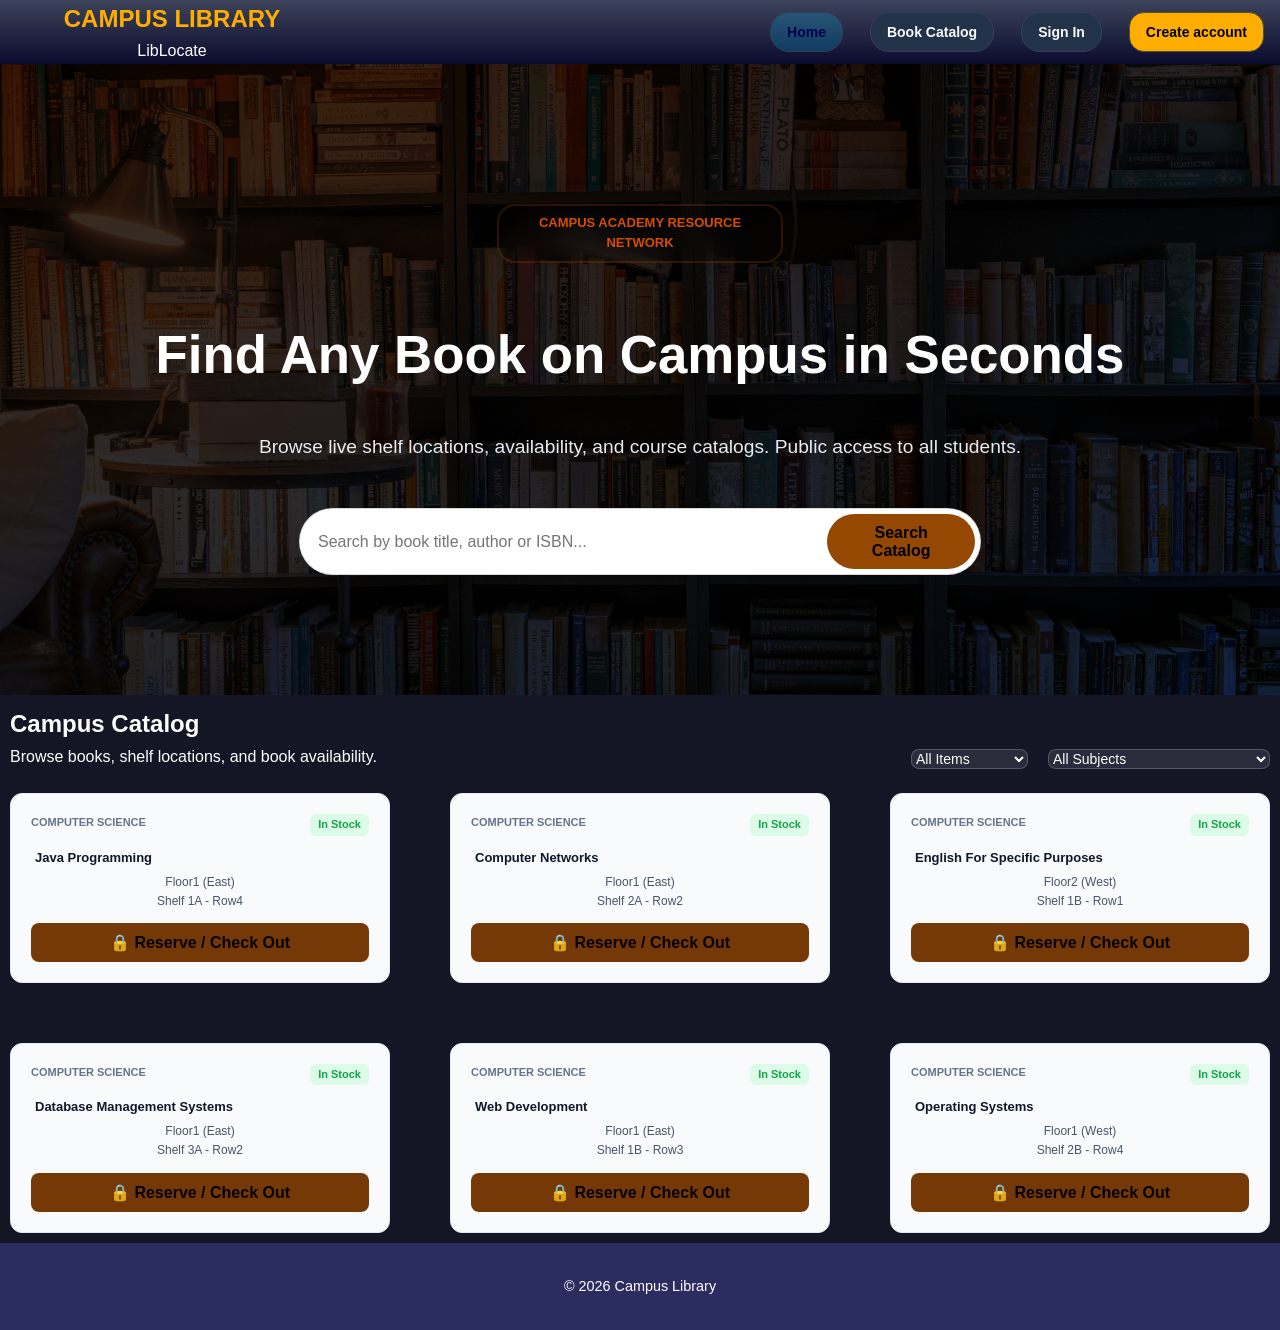
==== Project's html.html @ f4976a5d "First upload" ====
<!DOCTYPE html>
<html lang="en">
<head>
  <meta charset="UTF-8">
  <meta name="viewport" content="width=device-width, initial-scale=1.0">
  <title>Campus Library</title>
  <link rel="stylesheet" href="Projects'css.css">
</head>

<body>
  <!-- Header -->
  <header>
    <div class="Logo">
    <h1 >CAMPUS LIBRARY</h1>
    <p>LibLocate</p>
    </div>
    <nav>
      <div class="linkcons">
      <a href="#" class="nav-box active">Home</a>
      <a href="#catalog" class="nav-box">Book Catalog</a>
      <a href="#" class="nav-box">Sign In</a>
      <a href="#" class="nav-box1">Create account</a>
      </div>
    </nav>
  </header>
  
  <!-- Main Search -->
  <main>
    <section class="hero-section">
      <!-- Small Eyebrow Badge -->
      <span class="badge">CAMPUS ACADEMY RESOURCE NETWORK</span>

      <!-- Main Title -->
      <h1>Find Any Book on Campus in Seconds</h1>

      <!-- Subtitle explaining access -->
      <p>Browse live shelf locations, availability, and course catalogs. Public access to all students.</p>

      <!-- Search bar creation -->
      <div class="hero-search-box">
        <input type="text" placeholder="Search by book title, author or ISBN...">
        <a href="#catalog"><button>Search Catalog</button></a>
      </div>
    </section>

    <!-- Simple Book Catalog -->
    <section id="catalog" class="catalog-section">
      <!-- Header & Filter controls Bar -->
      <div class="catalog-header">
        <div>
          <h2>Campus Catalog</h2>
          <p>Browse books, shelf locations, and book availability.</p>
        </div>
        <div class="filters">
          <select name="type">
            <option value="all">All Items</option>
            <option value="lang">Languages</option>
            <option value="codn">Coding</option>
            <option value="web">Web Designing</option>
          </select>
          <select name="subject">
            <option value="all">All Subjects</option>
            <option value="cn">Computer Networks</option>
            <option value="js">Java Programming</option>
            <option value="esp">English For General Purposes</option>
            <option value="os">Operating Systems</option>
            <option value="dbms">Database Management Ststems</option>
            <option value="web">Web Development</option>
          </select>
        </div>
      </div>

      <div class="books-grid">
        <!--First book-->
        <div class="book-card">
          <div class="card-badge">
            <span class="category-badge">COMPUTER SCIENCE</span>
            <span class="stock-badge">In Stock</span>
          </div>
          <h3>Java Programming</h3>
          
          <div class="more-info">
            <p> Floor1 (East)</p>
            <p> Shelf 1A - Row4</p>
          </div>

          <button class="action-btn"> &#128274 Reserve / Check Out</button>
        </div>

        <div class="book-card">
          <div class="card-badge">
            <span class="category-badge">COMPUTER SCIENCE</span>
            <span class="stock-badge">In Stock</span>
          </div>
          <h3>Computer Networks</h3>
          
          <div class="more-info">
            <p> Floor1 (East)</p>
            <p> Shelf 2A - Row2</p>
          </div>

          <button class="action-btn"> &#128274 Reserve / Check Out</button>
        </div>

        <div class="book-card">
          <div class="card-badge">
            <span class="category-badge">COMPUTER SCIENCE</span>
            <span class="stock-badge">In Stock</span>
          </div>
          <h3>English For Specific Purposes</h3>
          
          <div class="more-info">
            <p> Floor2 (West)</p>
            <p> Shelf 1B - Row1</p>
          </div>

          <button class="action-btn"> &#128274 Reserve / Check Out</button>
        </div>

        <div class="book-card">
          <div class="card-badge">
            <span class="category-badge">COMPUTER SCIENCE</span>
            <span class="stock-badge">In Stock</span>
          </div>
          <h3>Database Management Systems</h3>
          
          <div class="more-info">
            <p> Floor1 (East)</p>
            <p> Shelf 3A - Row2</p>
          </div>

          <button class="action-btn"> &#128274 Reserve / Check Out</button>
        </div>

        <div class="book-card">
          <div class="card-badge">
            <span class="category-badge">COMPUTER SCIENCE</span>
            <span class="stock-badge">In Stock</span>
          </div>
          <h3>Web Development</h3>
          
          <div class="more-info">
            <p> Floor1 (East)</p>
            <p> Shelf 1B - Row3</p>
          </div>

          <button class="action-btn"> &#128274 Reserve / Check Out</button>
        </div>

        <div class="book-card">
          <div class="card-badge">
            <span class="category-badge">COMPUTER SCIENCE</span>
            <span class="stock-badge">In Stock</span>
          </div>
          <h3>Operating Systems</h3>
          
          <div class="more-info">
            <p> Floor1 (West)</p>
            <p> Shelf 2B - Row4</p>
          </div>

          <button class="action-btn"> &#128274 Reserve / Check Out</button>
        </div>
      </div>
    </section>
  </main>


  <!-- Footer -->
  <footer>
    <p>&copy; 2026 Campus Library</p>
  </footer>

  <!-- Connect JavaScript -->
  <script src="Project's javasc.js"></script>
</body>
</html>
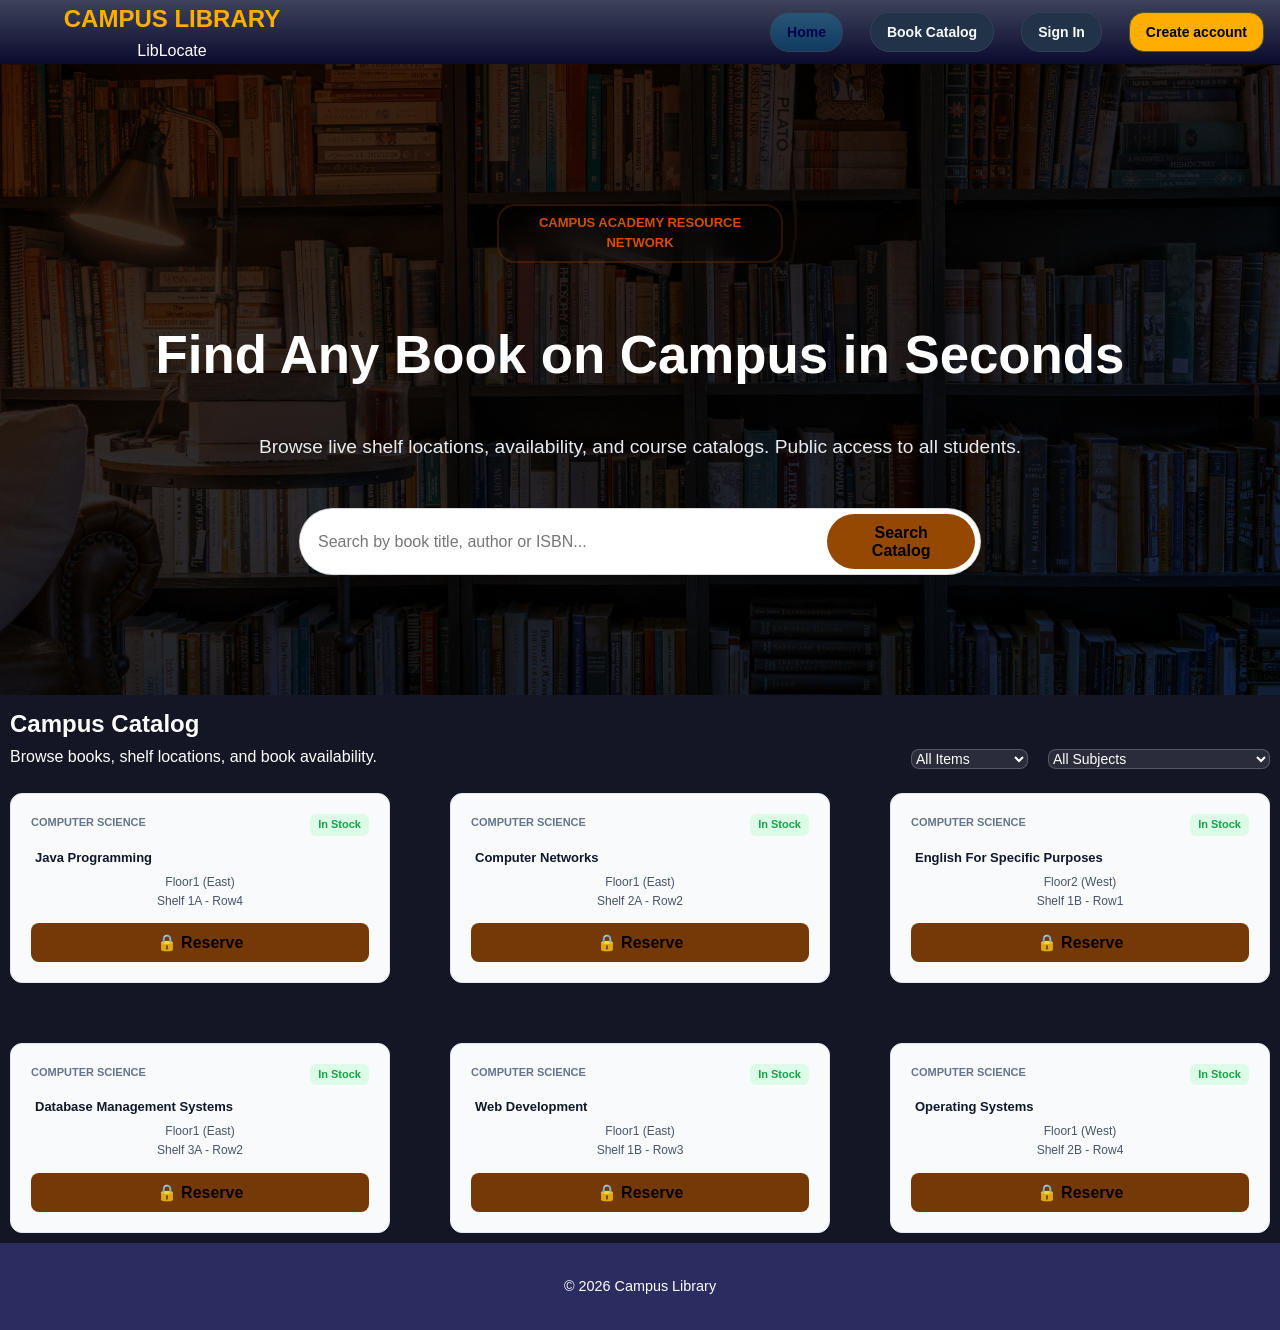
==== commit abcfb77a: "Updated version" ====
--- a/Project's html.html
+++ b/Project's html.html
@@ -16,10 +16,12 @@
     </div>
     <nav>
       <div class="linkcons">
-      <a href="#" class="nav-box active">Home</a>
-      <a href="#catalog" class="nav-box">Book Catalog</a>
-      <a href="#" class="nav-box">Sign In</a>
-      <a href="#" class="nav-box1">Create account</a>
+        <a href="#" class="nav-box active">Home</a>
+        <a href="#catalog" class="nav-box">Book Catalog</a>
+        <a href="#" id="signInBtn" class="nav-box" onclick="openBox(); setTab('login');">Sign In</a>
+        <a href="#" id="createAccountBtn" class="nav-box1" onclick="openBox(); setTab('signup');">Create account</a>
+
+        <a href="#" id="userGreeting" class="nav-box1" style="display: none;" onclick="handleLogout(event)"></a>
       </div>
     </nav>
   </header>
@@ -38,8 +40,8 @@
 
       <!-- Search bar creation -->
       <div class="hero-search-box">
-        <input type="text" placeholder="Search by book title, author or ISBN...">
-        <a href="#catalog"><button>Search Catalog</button></a>
+        <input type="text" id="searchInput" placeholder="Search by book title, author or ISBN..." onkeyup="searchBooks()">
+        <a href="#catalog"><button onclick="searchBooks()">Search Catalog</button></a>
       </div>
     </section>
 
@@ -84,7 +86,7 @@
             <p> Shelf 1A - Row4</p>
           </div>
 
-          <button class="action-btn"> &#128274 Reserve / Check Out</button>
+          <button class="action-btn" onclick="handleReserveClick(this);"> &#128274 Reserve</button>
         </div>
 
         <div class="book-card">
@@ -99,7 +101,7 @@
             <p> Shelf 2A - Row2</p>
           </div>
 
-          <button class="action-btn"> &#128274 Reserve / Check Out</button>
+          <button class="action-btn" onclick="handleReserveClick(this);"> &#128274 Reserve</button>
         </div>
 
         <div class="book-card">
@@ -114,7 +116,7 @@
             <p> Shelf 1B - Row1</p>
           </div>
 
-          <button class="action-btn"> &#128274 Reserve / Check Out</button>
+          <button class="action-btn" onclick="handleReserveClick(this);"> &#128274 Reserve</button>
         </div>
 
         <div class="book-card">
@@ -129,7 +131,7 @@
             <p> Shelf 3A - Row2</p>
           </div>
 
-          <button class="action-btn"> &#128274 Reserve / Check Out</button>
+          <button class="action-btn" onclick="handleReserveClick(this);"> &#128274 Reserve</button>
         </div>
 
         <div class="book-card">
@@ -144,7 +146,7 @@
             <p> Shelf 1B - Row3</p>
           </div>
 
-          <button class="action-btn"> &#128274 Reserve / Check Out</button>
+          <button class="action-btn" onclick="handleReserveClick(this);"> &#128274 Reserve</button>
         </div>
 
         <div class="book-card">
@@ -159,12 +161,49 @@
             <p> Shelf 2B - Row4</p>
           </div>
 
-          <button class="action-btn"> &#128274 Reserve / Check Out</button>
-        </div>
-      </div>
+          <button class="action-btn" onclick="handleReserveClick(this);"> &#128274 Reserve</button>
+        </div>
+      </div>
+      <p id="noMatch" style="display: none;text-align: center;">No matching books found</p>
     </section>
   </main>
 
+  <!-- AUTHENTICATION POPUP MODAL -->
+  <div  id="popBox" class="pop-bg">
+    <div class="pop-card">
+      <button class="pop-close" onclick="closeBox()">&times;</button>
+
+      <div class="pop-icon"> &#128274;</div>
+      <h2 id="popTitle">Student Account Required</h2>
+      <p id="popText">Create a student account to reserve books.</p>
+
+      <!-- TAB SWITCHING BUTTONS -->
+      <div class="pop-tabs">
+        <button id="tab1" class="tab-btn" onclick="setTab('login')">Log In</button>
+        <button id="tab2" class="tab-btn active" onclick="setTab('signup')">Create Account</button>
+      </div>
+
+      <!-- FORM FIELDS -->
+      <form onsubmit = "handleAuth(event);">
+        <div id="nameRow" class="field">
+          <label>FULL NAME</label>
+          <input type="text" placeholder="Enter full name">
+        </div>
+        
+        <div id="idRow" class="field">
+          <label>STUDENT ID NUMBER</label>
+          <input type="text" placeholder="Enter student ID">
+        </div>
+
+        <div class="field">
+          <label>UNIVERSITY EMAIL</label>
+          <input type="email" placeholder="student@university.ac.rw" required>
+        </div>
+
+        <button type="submit" id="mainBtn" class="pop-btn">Create Student Account</button>
+      </form>
+    </div>
+  </div>
 
   <!-- Footer -->
   <footer>
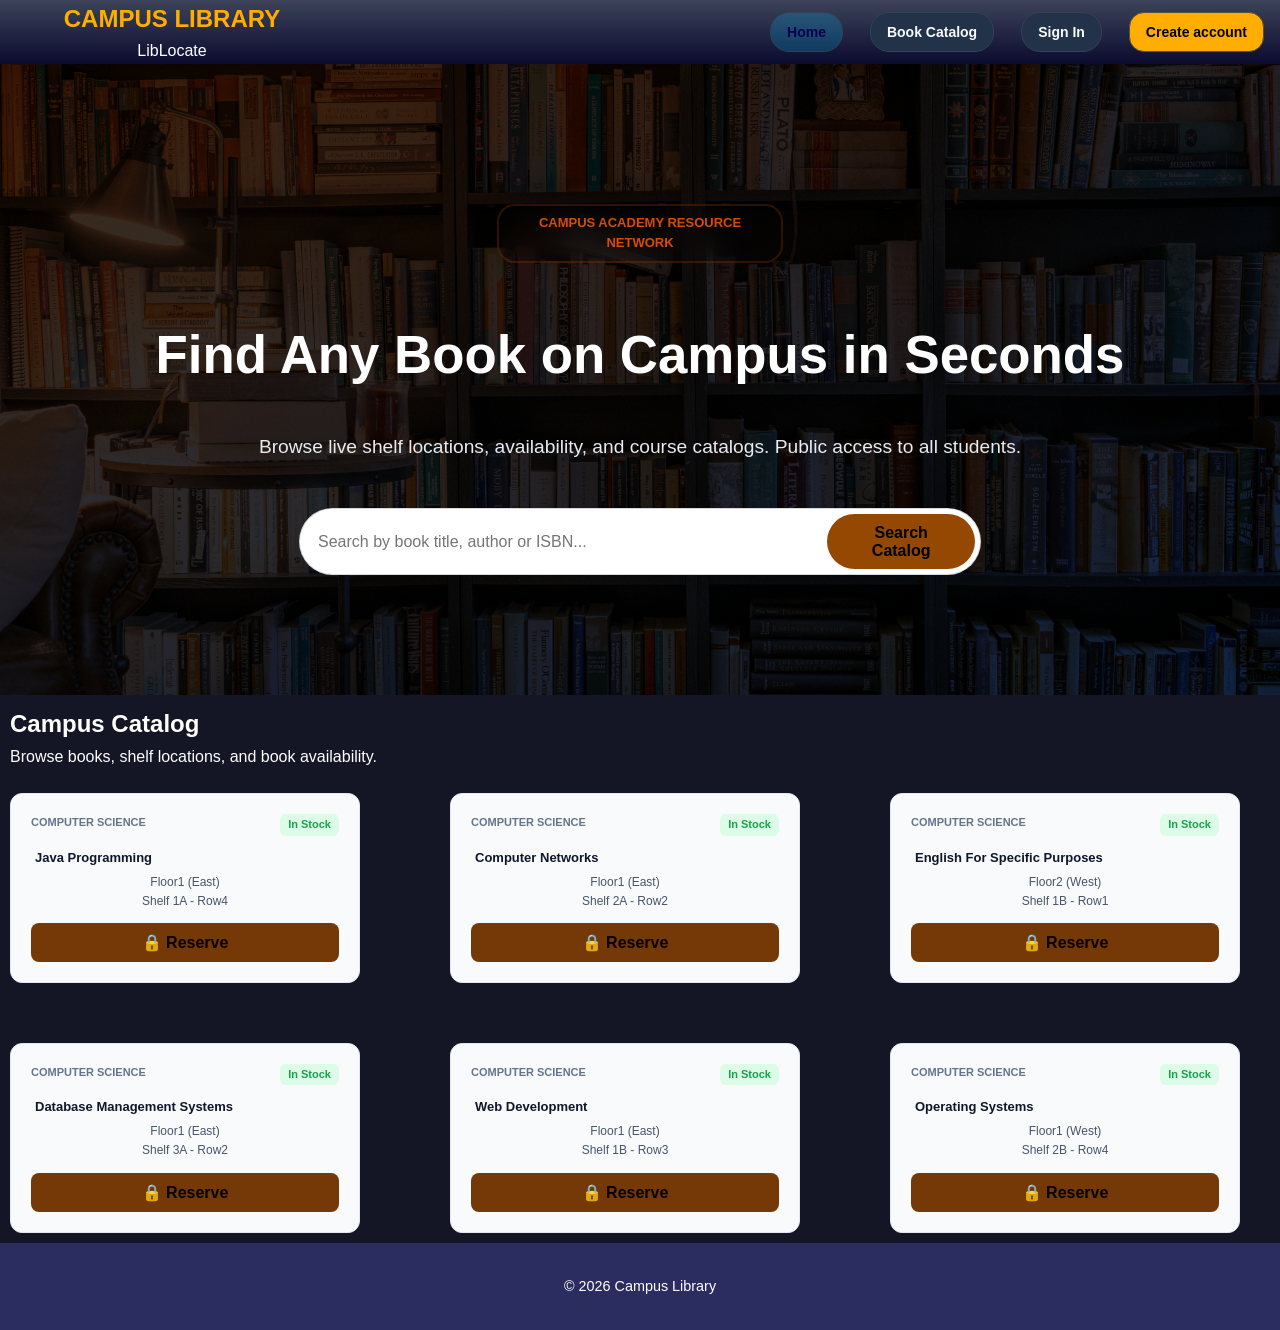
==== commit d21ccad8: "Final Upload" ====
--- a/Project's html.html
+++ b/Project's html.html
@@ -11,7 +11,7 @@
   <!-- Header -->
   <header>
     <div class="Logo">
-    <h1 >CAMPUS LIBRARY</h1>
+    <h1>CAMPUS LIBRARY</h1>
     <p>LibLocate</p>
     </div>
     <nav>
@@ -52,23 +52,6 @@
         <div>
           <h2>Campus Catalog</h2>
           <p>Browse books, shelf locations, and book availability.</p>
-        </div>
-        <div class="filters">
-          <select name="type">
-            <option value="all">All Items</option>
-            <option value="lang">Languages</option>
-            <option value="codn">Coding</option>
-            <option value="web">Web Designing</option>
-          </select>
-          <select name="subject">
-            <option value="all">All Subjects</option>
-            <option value="cn">Computer Networks</option>
-            <option value="js">Java Programming</option>
-            <option value="esp">English For General Purposes</option>
-            <option value="os">Operating Systems</option>
-            <option value="dbms">Database Management Ststems</option>
-            <option value="web">Web Development</option>
-          </select>
         </div>
       </div>
 
